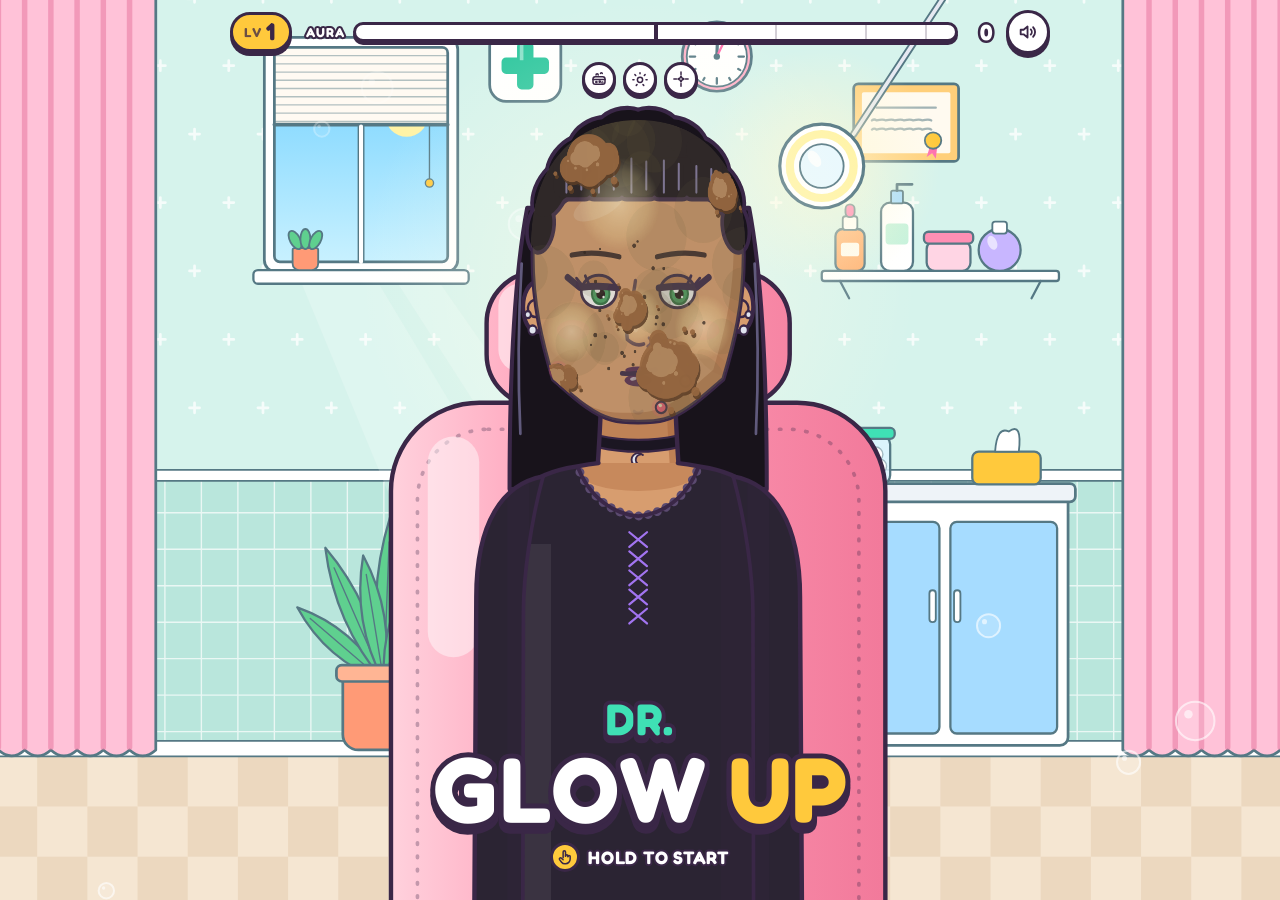
==== index.html @ 718efcc6 "Dr. Glow Up: skin clinic game Canvas 2D hyper-casual game with 5 levels, 10 characters plus regular " ====
<!doctype html>
<html lang="en">
<head>
  <meta charset="utf-8">
  <meta name="viewport" content="width=device-width, initial-scale=1, viewport-fit=cover, user-scalable=no">
  <meta name="theme-color" content="#d6f3ec">
  <title>Dr. Glow Up</title>
  <link rel="preconnect" href="https://fonts.googleapis.com">
  <link rel="preconnect" href="https://fonts.gstatic.com" crossorigin>
  <link rel="stylesheet" href="https://fonts.googleapis.com/css2?family=Fredoka:wght@500;600;700&display=swap">
  <link rel="stylesheet" href="css/style.css">
  <!-- YouTube Playables: when deploying to Playables, load the SDK first:
       <script src="https://www.youtube.com/game_api/v1"></script>
       The game runs without it (js/playables.js no-ops). -->
</head>
<body>
  <canvas id="stage" aria-label="Dr. Glow Up skin clinic"></canvas>
  <div id="ui"></div>
  <script type="module" src="js/main.js"></script>
</body>
</html>
---- css/style.css ----
/* Dr. Glow Up: bright, bouncy kid-game UI over a Canvas 2D skin-clinic stage. */
:root {
  --ink: #3a2747;
  --paper: #ffffff;
  --gold: #ffc93c;
  --gold-deep: #f39a12;
  --pink: #ff6fae;
  --mint: #3fe0b5;
  --sky: #45c8ff;
  --coral: #ff7d9a;
  --muted: #7a6a8c;
  --pop: cubic-bezier(.34, 1.7, .5, 1);
  --soft: cubic-bezier(.2, .8, .2, 1);
  --font: 'Fredoka', ui-rounded, 'Arial Rounded MT Bold', system-ui, sans-serif;
  --safe-t: max(10px, env(safe-area-inset-top));
  --safe-b: max(10px, env(safe-area-inset-bottom));
  --burst: polygon(50.0% 0.0%, 58.4% 7.8%, 69.1% 3.8%, 73.9% 14.2%, 85.4% 14.6%, 85.8% 26.1%, 96.2% 30.9%, 92.2% 41.6%, 100.0% 50.0%, 92.2% 58.4%, 96.2% 69.1%, 85.8% 73.9%, 85.4% 85.4%, 73.9% 85.8%, 69.1% 96.2%, 58.4% 92.2%, 50.0% 100.0%, 41.6% 92.2%, 30.9% 96.2%, 26.1% 85.8%, 14.6% 85.4%, 14.2% 73.9%, 3.8% 69.1%, 7.8% 58.4%, 0.0% 50.0%, 7.8% 41.6%, 3.8% 30.9%, 14.2% 26.1%, 14.6% 14.6%, 26.1% 14.2%, 30.9% 3.8%, 41.6% 7.8%);
  --burst-sharp: polygon(50.0% 0.0%, 60.4% 11.4%, 75.0% 6.7%, 78.3% 21.7%, 93.3% 25.0%, 88.6% 39.6%, 100.0% 50.0%, 88.6% 60.4%, 93.3% 75.0%, 78.3% 78.3%, 75.0% 93.3%, 60.4% 88.6%, 50.0% 100.0%, 39.6% 88.6%, 25.0% 93.3%, 21.7% 78.3%, 6.7% 75.0%, 11.4% 60.4%, 0.0% 50.0%, 11.4% 39.6%, 6.7% 25.0%, 21.7% 21.7%, 25.0% 6.7%, 39.6% 11.4%);
}
* { box-sizing: border-box; }
[hidden] { display: none !important; }
html, body {
  margin: 0; height: 100%; overflow: hidden; background: #d6f3ec; color: var(--ink);
  font-family: var(--font); font-weight: 600;
  -webkit-font-smoothing: antialiased; -webkit-tap-highlight-color: transparent;
  touch-action: none; user-select: none; -webkit-user-select: none; overscroll-behavior: none;
}
#stage { position: fixed; inset: 0; width: 100%; height: 100%; display: block; }
#ui { position: fixed; inset: 0; pointer-events: none; overflow: hidden; overflow: clip; }
#ui [data-ui] { pointer-events: auto; }
.ico { width: 22px; height: 22px; display: block; }
button { font: inherit; color: inherit; }

/* ---------- top HUD ---------- */
.hud-top {
  position: absolute; top: var(--safe-t); left: 12px; right: 12px;
  display: flex; flex-direction: column; align-items: center; gap: 8px;
}
.bar {
  width: 100%; max-width: 820px;
  display: grid; grid-template-columns: auto 1fr auto; grid-template-areas: 'lvls aura mute';
  align-items: center; gap: 14px;
}
.lvls {
  grid-area: lvls; justify-self: start; display: flex; align-items: center; gap: 5px;
  height: 40px; padding: 0 14px 0 11px; border-radius: 22px;
  background: var(--gold); border: 3px solid var(--ink); box-shadow: 0 4px 0 var(--ink);
  font-weight: 700; line-height: 1; color: var(--ink);
}
.lv-k { font-size: 13px; letter-spacing: .04em; opacity: .75; }
.lv-n { font-size: 24px; font-weight: 700; }
.lvls.pop { animation: lvpop .45s var(--pop); }
@keyframes lvpop { 0% { transform: scale(.6); } 60% { transform: scale(1.15); } 100% { transform: scale(1); } }
.mute {
  grid-area: mute; width: 44px; height: 44px; border-radius: 50%;
  background: var(--paper); border: 3px solid var(--ink); box-shadow: 0 4px 0 var(--ink);
  display: grid; place-items: center; cursor: pointer; padding: 0;
  transition: transform .15s var(--soft), box-shadow .15s var(--soft);
}
.mute:active { transform: translateY(3px); box-shadow: 0 1px 0 var(--ink); }
.mute:focus-visible { outline: 3px solid var(--gold); outline-offset: 2px; }
.aura { grid-area: aura; display: flex; align-items: center; gap: 8px; min-width: 0; }
.aura-lbl {
  font-weight: 700; font-size: 13px; letter-spacing: .08em; color: #fff;
  -webkit-text-stroke: 4px var(--ink); paint-order: stroke fill;
}
.aura-track {
  position: relative; flex: 1; min-width: 60px; height: 20px; border-radius: 999px;
  background: var(--paper); border: 3px solid var(--ink); box-shadow: 0 3px 0 var(--ink); overflow: hidden;
}
.aura-fill {
  position: absolute; inset: 0; transform-origin: left center; transform: scaleX(0);
  background: linear-gradient(90deg, var(--pink), var(--gold) 55%, var(--mint));
  transition: transform .7s var(--pop);
}
.aura-fill::after {
  content: ''; position: absolute; left: 6px; right: 6px; top: 3px; height: 4px; border-radius: 4px;
  background: rgba(255, 255, 255, .6);
}
.aura-track i { position: absolute; top: 0; bottom: 0; width: 2px; background: rgba(58, 39, 71, .22); }
.aura-track i.pass { width: 4px; margin-left: -1px; background: var(--ink); }
.aura-num {
  font-weight: 700; font-size: 22px; min-width: 2.2ch; text-align: right; color: #fff;
  -webkit-text-stroke: 5px var(--ink); paint-order: stroke fill;
}
.aura.bump .aura-num { animation: bump .5s var(--pop); }
@keyframes bump { 0% { transform: scale(1); } 35% { transform: scale(1.45); } 100% { transform: scale(1); } }

.steps { list-style: none; margin: 0; padding: 0; display: flex; gap: 7px; }
.steps li {
  width: 34px; height: 34px; border-radius: 50%; display: grid; place-items: center;
  background: var(--paper); border: 3px solid var(--ink); box-shadow: 0 3px 0 var(--ink); color: var(--ink);
  transition: transform .3s var(--pop), background .2s;
}
.steps li .ico { width: 18px; height: 18px; }
.steps li.now { background: var(--gold); transform: translateY(-2px) scale(1.18); animation: hop 1.1s ease-in-out infinite; }
.steps li.ok { background: var(--mint); }
.steps li.bad { background: var(--coral); }
.steps li.ok.now, .steps li.bad.now { animation: none; }
@keyframes hop { 0%, 100% { transform: translateY(-2px) scale(1.18); } 50% { transform: translateY(-6px) scale(1.18); } }
#ui.final .steps { opacity: 0; transition: opacity .3s; }

/* ---------- title card ---------- */
.title-card {
  position: absolute; left: 0; right: 0; bottom: calc(var(--safe-b) + 18px);
  display: flex; flex-direction: column; align-items: center; gap: 10px; text-align: center;
  opacity: 0; transform: translateY(30px); transition: opacity .35s, transform .5s var(--pop);
}
.title-card.on { opacity: 1; transform: none; }
.tc-logo { margin: 0; font-weight: 700; font-size: clamp(44px, 11vw, 92px); line-height: .95; letter-spacing: .01em; }
.tc-logo span span {
  display: inline-block; color: #fff; -webkit-text-stroke: 10px var(--ink); paint-order: stroke fill;
  filter: drop-shadow(0 6px 0 var(--ink));
  animation: wave 1.6s ease-in-out infinite; animation-delay: calc(var(--i) * .08s);
}
.tc-logo .w0 { display: block; font-size: .48em; margin-bottom: .1em; }
.tc-logo .w0 span { color: var(--mint); -webkit-text-stroke-width: 8px; filter: drop-shadow(0 4px 0 var(--ink)); }
.tc-logo .w2 { margin-left: .24em; }
.tc-logo .w2 span { color: var(--gold); }
@keyframes wave { 0%, 100% { transform: translateY(0) rotate(0); } 30% { transform: translateY(-10px) rotate(-3deg); } 60% { transform: translateY(0) rotate(2deg); } }
.tc-go {
  display: flex; align-items: center; gap: 8px; font-weight: 700; font-size: 18px; letter-spacing: .04em; color: #fff;
  -webkit-text-stroke: 4px var(--ink); paint-order: stroke fill;
}
.tc-go .ico { width: 30px; height: 30px; color: var(--ink); background: var(--gold); border-radius: 50%; padding: 3px; border: 3px solid var(--ink); animation: press 1.2s ease-in-out infinite; }
@keyframes press { 0%, 100% { transform: translateY(0) scale(1); } 40% { transform: translateY(3px) scale(.88); } }

/* ---------- level splash ---------- */
.splash { position: absolute; left: 50%; top: 34%; transform: translate(-50%, -50%); opacity: 0; pointer-events: none; }
.sp-in {
  display: flex; flex-direction: column; align-items: center; line-height: .9;
  padding: 14px 30px 10px; background: var(--paper); border: 4px solid var(--ink); border-radius: 28px; box-shadow: 0 7px 0 var(--ink);
}
.sp-k { font-weight: 700; font-size: 18px; letter-spacing: .14em; color: var(--muted); }
.sp-n { font-weight: 700; font-size: 76px; color: var(--gold); -webkit-text-stroke: 10px var(--ink); paint-order: stroke fill; }
.splash.on { animation: slam 1.5s var(--soft) forwards; }

/* ---------- hold prompt ---------- */
.dock { position: absolute; left: 0; right: 0; bottom: var(--safe-b); display: flex; justify-content: center; padding: 0 12px; }
.card {
  width: 100%; max-width: 420px;
  transform: translateY(calc(100% + 30px)); transition: transform .45s var(--pop);
}
.card.in { transform: none; }
.card.in.holding { transform: translateY(3px); }
#ui.final .card { transform: translateY(calc(100% + 30px)); }
.prompt {
  background: var(--paper); border: 3px solid var(--ink); border-radius: 22px; padding: 9px 14px 13px;
  box-shadow: 0 6px 0 var(--ink);
  opacity: .5; transform: scale(.97); transition: opacity .2s, transform .3s var(--pop), background .2s, box-shadow .15s;
}
.prompt.in { opacity: 1; transform: none; }
.prompt.holding { background: #fff4d1; box-shadow: 0 3px 0 var(--ink); }
.prompt.in-zone { background: #d9fff2; }
.pr-row { display: flex; align-items: center; justify-content: center; gap: 10px; min-height: 34px; }
.pr-ico {
  flex: none; width: 36px; height: 36px; border-radius: 50%; display: grid; place-items: center;
  background: var(--gold); border: 3px solid var(--ink);
}
.pr-ico .ico { width: 21px; height: 21px; }
.pr-text { font-size: 22px; font-weight: 700; letter-spacing: .03em; white-space: nowrap; }
.prompt.in-zone .pr-text { color: #12a37c; animation: wiggle .3s ease-in-out infinite; }
@keyframes wiggle { 0%, 100% { transform: rotate(0); } 25% { transform: rotate(-2deg); } 75% { transform: rotate(2deg); } }
.pr-ghost { display: none; }
.prompt.ghost .pr-ghost { display: block; }
.pr-ghost .ico { width: 28px; height: 28px; animation: press 1s ease-in-out infinite; }
.meter {
  position: relative; height: 16px; margin-top: 9px; border-radius: 999px;
  background: #eef6fb; border: 3px solid var(--ink);
}
.mt-fill {
  position: absolute; inset: 0; border-radius: inherit; transform-origin: left center; transform: scaleX(0);
  background: linear-gradient(180deg, #ffe27a, var(--gold) 55%, var(--gold-deep));
}
.mt-zone {
  position: absolute; top: -6px; bottom: -6px; border-radius: 6px;
  background: rgba(63, 224, 181, .55); border: 2px solid var(--ink); z-index: 1;
}
.mt-star { position: absolute; top: 50%; width: 30px; height: 30px; transform: translate(-50%, -50%); z-index: 2; transition: transform .2s var(--pop); }
.mt-star .star { width: 100%; height: 100%; display: block; }
.prompt.in-zone .mt-star { transform: translate(-50%, -50%) scale(1.35) rotate(18deg); }
.prompt.in-zone .mt-zone { background: rgba(63, 224, 181, .95); }

/* ---------- toast ---------- */
.toast {
  position: absolute; left: 50%; top: 40%; transform: translate(-50%, -50%) scale(.6); opacity: 0;
  background: var(--ink); color: #fff; font-weight: 700; font-size: 17px; letter-spacing: .04em;
  padding: 9px 18px 8px; border-radius: 999px; white-space: nowrap;
}
.toast.on { animation: toast 1.4s var(--soft) forwards; }
@keyframes toast {
  0% { opacity: 0; transform: translate(-50%, -50%) scale(.6); }
  15% { opacity: 1; transform: translate(-50%, -50%) scale(1.08); }
  25%, 80% { opacity: 1; transform: translate(-50%, -50%) scale(1); }
  100% { opacity: 0; transform: translate(-50%, -70%) scale(1); }
}

/* ---------- verdict sticker ---------- */
.stamp { position: absolute; left: 50%; top: 27%; transform: translate(-50%, -50%); opacity: 0; }
.st-in { position: relative; display: flex; flex-direction: column; align-items: center; gap: 4px; text-align: center; }
.st-burst {
  position: absolute; left: 50%; top: 42%; width: 230px; height: 230px; transform: translate(-50%, -50%);
  clip-path: var(--burst-sharp); background: rgba(255, 255, 255, .55); z-index: -1;
  animation: spin 6s linear infinite;
}
@keyframes spin { from { transform: translate(-50%, -50%) rotate(0); } to { transform: translate(-50%, -50%) rotate(360deg); } }
.st-verdict {
  font-weight: 700; font-size: clamp(38px, 10vw, 58px); line-height: 1; white-space: nowrap;
  color: var(--gold); -webkit-text-stroke: 9px var(--ink); paint-order: stroke fill; filter: drop-shadow(0 5px 0 var(--ink));
}
.stamp.good .st-verdict { color: var(--mint); }
.stamp.fail .st-verdict { color: var(--coral); }
.stamp.fail .st-burst { background: rgba(255, 255, 255, .35); }
.st-score { font-weight: 700; font-size: 26px; color: #fff; -webkit-text-stroke: 6px var(--ink); paint-order: stroke fill; }
.stamp.on { animation: slam 1.4s var(--soft) forwards; }
@keyframes slam {
  0% { opacity: 0; transform: translate(-50%, -50%) scale(2.2) rotate(-8deg); }
  14% { opacity: 1; transform: translate(-50%, -50%) scale(.92) rotate(3deg); }
  24% { transform: translate(-50%, -50%) scale(1.04) rotate(-1deg); }
  32%, 80% { opacity: 1; transform: translate(-50%, -50%) scale(1) rotate(0); }
  100% { opacity: 0; transform: translate(-50%, -62%) scale(.9) rotate(0); }
}

/* ---------- before / after ---------- */
.ba { position: absolute; height: 48px; opacity: 0; pointer-events: none; transition: opacity .4s .9s; }
.ba.in { opacity: 1; }
.ba.in .ba-range { pointer-events: auto; }
.ba-range {
  -webkit-appearance: none; appearance: none; position: absolute; inset: 0; width: 100%; height: 48px;
  margin: 0; background: transparent; cursor: ew-resize; pointer-events: none; touch-action: pan-y;
}
.ba-range:focus-visible { outline: none; }
.ba-range::-webkit-slider-runnable-track { height: 48px; background: transparent; }
.ba-range::-moz-range-track { height: 48px; background: transparent; }
.ba-range::-webkit-slider-thumb {
  -webkit-appearance: none; width: 48px; height: 48px; border-radius: 50%;
  background: var(--paper) url("data:image/svg+xml,%3Csvg xmlns='http://www.w3.org/2000/svg' viewBox='0 0 24 24' fill='none' stroke='%233a2747' stroke-width='2.4' stroke-linecap='round' stroke-linejoin='round'%3E%3Cpath d='M9 7l-5 5 5 5M15 7l5 5-5 5'/%3E%3C/svg%3E") center / 26px no-repeat;
  border: 4px solid var(--ink); box-shadow: 0 4px 0 var(--ink);
}
.ba-range::-moz-range-thumb {
  width: 40px; height: 40px; border-radius: 50%;
  background: var(--paper) url("data:image/svg+xml,%3Csvg xmlns='http://www.w3.org/2000/svg' viewBox='0 0 24 24' fill='none' stroke='%233a2747' stroke-width='2.4' stroke-linecap='round' stroke-linejoin='round'%3E%3Cpath d='M9 7l-5 5 5 5M15 7l5 5-5 5'/%3E%3C/svg%3E") center / 24px no-repeat;
  border: 4px solid var(--ink);
}
.ba-range:focus-visible::-webkit-slider-thumb { background-color: #fff4d1; }

/* ---------- results ---------- */
.results {
  position: absolute; left: 12px; right: 12px; bottom: var(--safe-b);
  max-height: calc(100% - 150px); overflow: auto; overscroll-behavior: contain;
  background: var(--paper); border: 3px solid var(--ink); border-radius: 26px; box-shadow: 0 6px 0 var(--ink);
  padding: 14px 16px 14px;
  display: flex; flex-direction: column; align-items: center; text-align: center; gap: 6px;
  transform: translateY(calc(100% + 40px)); opacity: 0; transition: transform .6s var(--pop) .25s, opacity .2s .25s;
  touch-action: pan-y;
}
.results.in { transform: none; opacity: 1; }
.rs-badge { position: relative; width: 168px; height: 78px; flex: none; display: grid; place-items: center; }
.rs-badge::before, .rs-badge::after {
  content: ''; position: absolute; left: 50%; top: 50%; transform: translate(-50%, -50%);
  clip-path: var(--burst);
}
.rs-badge::before { width: 168px; height: 78px; background: var(--ink); border-radius: 0; }
.rs-badge::after { width: 156px; height: 68px; background: var(--rk, var(--gold)); }
.results.in .rs-badge { animation: badge .8s var(--pop) .45s both; }
@keyframes badge { from { transform: scale(0) rotate(-20deg); } to { transform: scale(1) rotate(0); } }
.rs-badge[data-rank='NPC'] { --rk: #cbbfe0; }
.rs-badge[data-rank='NORMIE'] { --rk: var(--mint); }
.rs-badge[data-rank='CHADLITE'] { --rk: var(--sky); }
.rs-badge[data-rank='MOGGER'] { --rk: var(--pink); }
.rs-badge[data-rank='LEGENDARY'] { --rk: linear-gradient(90deg, var(--gold), var(--pink), var(--sky), var(--mint)); }
.rs-rank {
  position: relative; z-index: 1; font-weight: 700; font-size: 24px; letter-spacing: .02em; color: #fff;
  -webkit-text-stroke: 6px var(--ink); paint-order: stroke fill;
}
.rs-aura { display: flex; align-items: center; gap: 10px; }
.rs-aura b { font-weight: 700; font-size: 48px; line-height: 1; color: var(--gold); -webkit-text-stroke: 7px var(--ink); paint-order: stroke fill; }
.rs-best { display: inline-flex; align-items: center; gap: 4px; font-weight: 700; font-size: 15px; padding: 3px 10px 3px 7px; border-radius: 999px; background: #efe9f5; }
.rs-best .ico { width: 17px; height: 17px; }
.rs-best.new { background: var(--pink); color: #fff; animation: bump .6s var(--pop) 1s both; }
.rs-near {
  display: inline-flex; align-items: center; gap: 5px; font-weight: 700; font-size: 14px; letter-spacing: .03em;
  color: #fff; background: #d9466d; border-radius: 999px; padding: 3px 12px 3px 8px;
}
.rs-near .ico { width: 16px; height: 16px; }
.rs-bars { list-style: none; margin: 4px 0 6px; padding: 0; width: 100%; display: flex; flex-direction: column; gap: 5px; }
.rs-bars li {
  display: grid; grid-template-columns: 30px minmax(0, 1fr) 30px; align-items: center; gap: 10px;
  padding: 3px 8px; border-radius: 12px; font-size: 15px; text-align: left;
}
.rs-bars li.worst { background: #ffe3ea; outline: 2px dashed #d9466d; outline-offset: -2px; }
.rs-bars li.worst .rb-ico { animation: hop 1.1s ease-in-out infinite; }
.rb-ico { width: 30px; height: 30px; border-radius: 50%; display: grid; place-items: center; background: #fff4d1; border: 2px solid var(--ink); }
.rb-ico .ico { width: 18px; height: 18px; }
.rb-bar { height: 13px; border-radius: 999px; background: #efe9f5; border: 2px solid var(--ink); overflow: hidden; }
.rb-bar i { display: block; height: 100%; border-radius: inherit; background: linear-gradient(90deg, var(--pink), var(--gold)); transform-origin: left; transform: scaleX(0); }
.results.in .rb-bar i { animation: grow .7s var(--pop) both; }
@keyframes grow { from { transform: scaleX(0); } to { transform: scaleX(var(--s)); } }
.rs-bars li.worst .rb-bar i { background: var(--coral); }
.rb-sc { font-weight: 700; text-align: right; }
.rs-btns { display: flex; align-items: center; justify-content: center; gap: 14px; margin-top: 6px; }
.rs-btns button {
  display: grid; place-items: center; cursor: pointer; padding: 0;
  border: 3px solid var(--ink); border-radius: 999px; box-shadow: 0 6px 0 var(--ink);
  transition: transform .12s var(--soft), box-shadow .12s var(--soft), background .2s;
}
.rs-btns button:hover:not(:disabled) { transform: translateY(-2px); box-shadow: 0 8px 0 var(--ink); }
.rs-btns button:active:not(:disabled) { transform: translateY(4px); box-shadow: 0 2px 0 var(--ink); }
.rs-btns button:focus-visible { outline: 3px solid var(--sky); outline-offset: 3px; }
.again { width: 58px; height: 58px; background: var(--paper); }
.again .ico { width: 26px; height: 26px; }
.next { width: 104px; height: 64px; background: var(--gold); }
.next .ico { width: 34px; height: 34px; }
.next:disabled { width: 58px; height: 58px; background: #e3dcec; color: #8e7fa1; cursor: default; box-shadow: 0 4px 0 var(--ink); }
.next:disabled .ico { width: 24px; height: 24px; }
.results:not(.passed) .again { width: 104px; height: 64px; background: var(--gold); }
.results:not(.passed) .again .ico { width: 32px; height: 32px; }
.results.passed.in .next:not(:disabled) { animation: nudge 1.4s ease-in-out 1.6s infinite; }
@keyframes nudge { 0%, 100% { transform: translateX(0); } 50% { transform: translateX(5px); } }

/* ---------- narrow screens ---------- */
@media (max-width: 639px) {
  .bar { grid-template-columns: 1fr auto; grid-template-areas: 'lvls mute' 'aura aura'; gap: 6px 10px; }
  .mute { width: 40px; height: 40px; }
  .steps li { width: 30px; height: 30px; }
  .steps { gap: 6px; }
  .steps li .ico { width: 16px; height: 16px; }
  .results { gap: 4px; }
}
@media (max-width: 380px) {
  .pr-text { font-size: 19px; }
}
@media (max-height: 560px) {
  .steps { display: none; }
}

/* ---------- wide screens: results card on the right ---------- */
@media (min-width: 760px) and (min-aspect-ratio: 21/20) {
  .results {
    left: auto; right: 24px; top: 50%; bottom: auto; width: 380px; max-height: calc(100% - 110px);
    transform: translate(calc(100% + 60px), -50%); padding: 18px 20px 16px;
  }
  .results.in { transform: translate(0, -50%); }
}

@media (prefers-reduced-motion: reduce) {
  *, *::before, *::after { animation-duration: .01ms !important; animation-iteration-count: 1 !important; transition-duration: .01ms !important; }
}

/* compact results on small phones so the patient keeps room above the card */
@media (max-width: 639px) {
  .results { padding: 10px 12px 12px; gap: 4px; max-height: calc(100% - 130px); }
  .rs-badge { width: 140px; height: 62px; }
  .rs-badge::before { width: 140px; height: 62px; }
  .rs-badge::after { width: 129px; height: 53px; }
  .rs-rank { font-size: 20px; }
  .rs-aura b { font-size: 38px; }
  .rs-bars { gap: 3px; margin: 2px 0 4px; }
  .rs-bars li { padding: 1px 8px; grid-template-columns: 26px minmax(0, 1fr) 28px; }
  .rb-ico { width: 26px; height: 26px; }
  .rb-ico .ico { width: 16px; height: 16px; }
  .rb-bar { height: 11px; }
  .next, .results:not(.passed) .again { width: 92px; height: 56px; }
  .again, .next:disabled { width: 52px; height: 52px; }
}
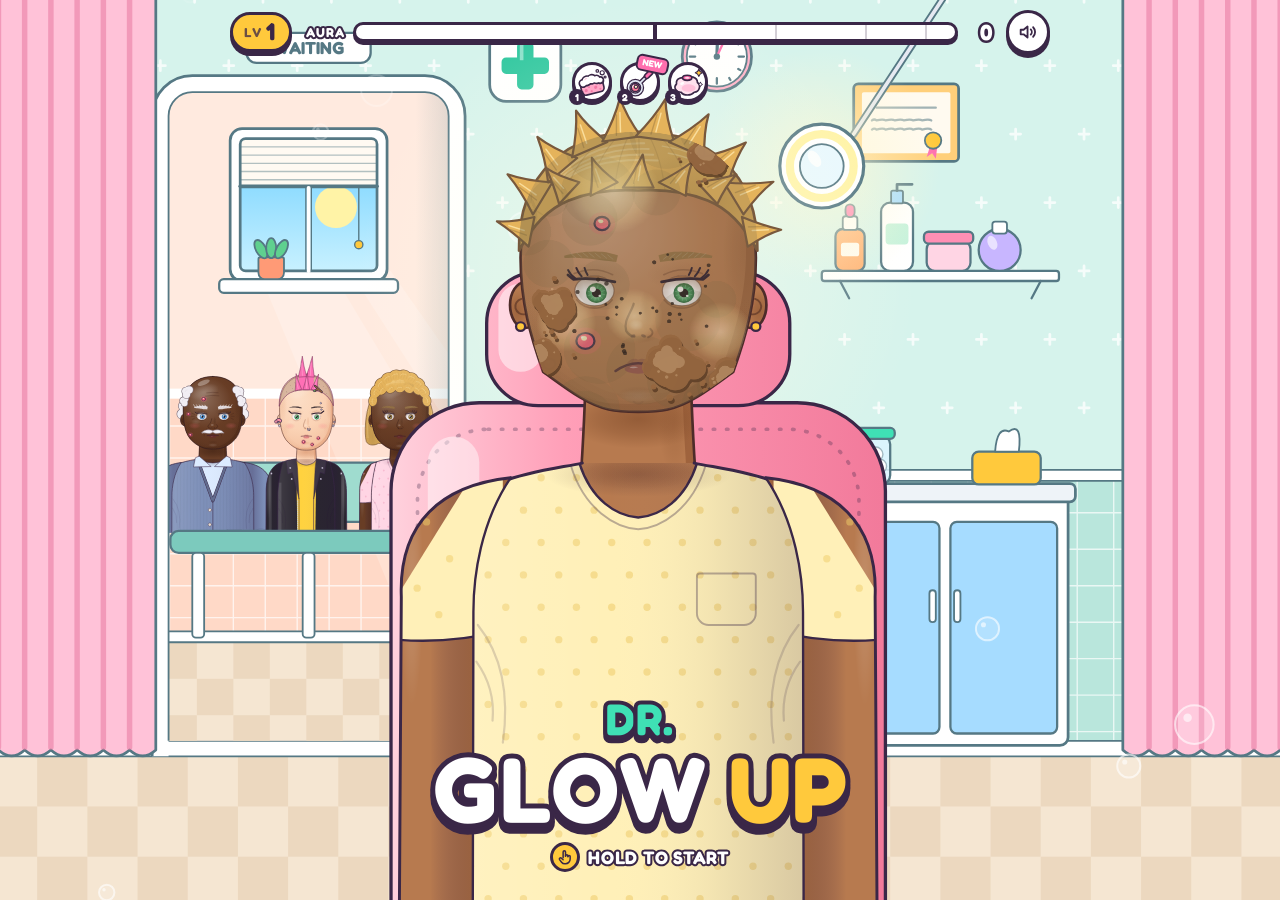
==== commit 111bca9a: "Host on doctorglowup.site with an anonymous cloud save A Cloudflare Worker serves the game at doctor" ====
--- a/index.html
+++ b/index.html
@@ -5,6 +5,14 @@
   <meta name="viewport" content="width=device-width, initial-scale=1, viewport-fit=cover, user-scalable=no">
   <meta name="theme-color" content="#d6f3ec">
   <title>Dr. Glow Up</title>
+  <script>
+    // the game moved to doctorglowup.site: the old GitHub Pages address forwards there and
+    // carries this browser's progress along (storage belongs to each address)
+    if (/\.github\.io$/.test(location.hostname)) {
+      var carried = ''; try { carried = localStorage.getItem('marblemaxx.progress.v2') || ''; } catch (e) {}
+      location.replace('https://doctorglowup.site/' + (carried ? '#carry=' + encodeURIComponent(carried) : ''));
+    }
+  </script>
   <link rel="preconnect" href="https://fonts.googleapis.com">
   <link rel="preconnect" href="https://fonts.gstatic.com" crossorigin>
   <link rel="stylesheet" href="https://fonts.googleapis.com/css2?family=Fredoka:wght@500;600;700&display=swap">
--- a/css/style.css
+++ b/css/style.css
@@ -28,6 +28,10 @@
 #stage { position: fixed; inset: 0; width: 100%; height: 100%; display: block; }
 #ui { position: fixed; inset: 0; pointer-events: none; overflow: hidden; overflow: clip; }
 #ui [data-ui] { pointer-events: auto; }
+/* hidden controls must never catch a touch meant for the patient */
+#ui .ba:not(.in) [data-ui], #ui .results:not(.in), #ui .results:not(.in) [data-ui],
+#ui .tray:not(.on) [data-ui], #ui .kit:not(.on), #ui .kit.open, #ui.final .kit,
+#ui .unlock:not(.on) [data-ui], #ui .card:not(.style) .styler [data-ui] { pointer-events: none; }
 .ico { width: 22px; height: 22px; display: block; }
 button { font: inherit; color: inherit; }
 
@@ -78,7 +82,7 @@
   background: rgba(255, 255, 255, .6);
 }
 .aura-track i { position: absolute; top: 0; bottom: 0; width: 2px; background: rgba(58, 39, 71, .22); }
-.aura-track i.pass { width: 4px; margin-left: -1px; background: var(--ink); }
+.aura-track i.pass { width: 4px; margin-left: -2px; background: var(--ink); transition: left .5s var(--soft); }
 .aura-num {
   font-weight: 700; font-size: 22px; min-width: 2.2ch; text-align: right; color: #fff;
   -webkit-text-stroke: 5px var(--ink); paint-order: stroke fill;
@@ -97,7 +101,27 @@
 .steps li.ok { background: var(--mint); }
 .steps li.bad { background: var(--coral); }
 .steps li.ok.now, .steps li.bad.now { animation: none; }
+.steps li { position: relative; }
+.steps li.new::after {
+  content: 'NEW'; position: absolute; top: -9px; right: -12px; padding: 1px 4px; border-radius: 6px;
+  font-size: 9px; font-weight: 700; letter-spacing: .04em; line-height: 1.2; color: #fff;
+  background: var(--pink); border: 2px solid var(--ink); transform: rotate(12deg);
+}
 @keyframes hop { 0%, 100% { transform: translateY(-2px) scale(1.18); } 50% { transform: translateY(-6px) scale(1.18); } }
+/* the order: a number on every badge, a marching ring on the one to do next, and a
+   red mark on any done out of order */
+.steps li .sn {
+  position: absolute; left: -6px; bottom: -6px; min-width: 16px; height: 16px; padding: 0 3px; border-radius: 8px;
+  font-style: normal; font-size: 10px; font-weight: 700; line-height: 16px; text-align: center; color: #fff; background: var(--ink);
+}
+.steps li.next:not(.now) { outline: 3px dashed var(--ink); outline-offset: 3px; animation: nextring 1.1s ease-in-out infinite; }
+.steps li.next .sn { background: var(--pink); }
+@keyframes nextring { 0%, 100% { outline-color: var(--ink); } 50% { outline-color: rgba(58, 39, 71, .2); } }
+.steps li.miss::before {
+  content: '!'; position: absolute; right: -6px; bottom: -6px; width: 17px; height: 17px; border-radius: 50%;
+  font-size: 11px; font-weight: 700; line-height: 13px; text-align: center; color: #fff;
+  background: #d9466d; border: 2px solid var(--ink);
+}
 #ui.final .steps { opacity: 0; transition: opacity .3s; }
 
 /* ---------- title card ---------- */
@@ -134,11 +158,32 @@
 .sp-k { font-weight: 700; font-size: 18px; letter-spacing: .14em; color: var(--muted); }
 .sp-n { font-weight: 700; font-size: 76px; color: var(--gold); -webkit-text-stroke: 10px var(--ink); paint-order: stroke fill; }
 .splash.on { animation: slam 1.5s var(--soft) forwards; }
+.splash.long.on { animation-duration: 2.3s; }
+.sp-ch { font-weight: 700; font-size: 15px; letter-spacing: .12em; color: #fff; background: var(--sky); border: 3px solid var(--ink); border-radius: 999px; padding: 4px 12px 3px; margin-bottom: 8px; line-height: 1; }
+.splash.boss .sp-k { color: #d9466d; }
+.splash.boss .sp-in { background: #fff4d1; }
+.sp-new { display: flex; justify-content: center; gap: 8px; margin-top: 10px; }
+.sp-nw, .rs-nw {
+  display: inline-flex; align-items: center; gap: 6px; padding: 4px 12px 4px 5px; border-radius: 999px;
+  background: var(--pink); border: 3px solid var(--ink); box-shadow: 0 4px 0 var(--ink); color: #fff;
+}
+.sp-nw b, .rs-nw b { font-weight: 700; font-size: 18px; letter-spacing: .04em; -webkit-text-stroke: 4px var(--ink); paint-order: stroke fill; }
+.sp-ico { width: 36px; height: 36px; border-radius: 50%; display: grid; place-items: center; background: var(--gold); border: 3px solid var(--ink); color: var(--ink); }
+.sp-ico .ico { width: 22px; height: 22px; }
+.splash.on .sp-nw { animation: wiggle 1s ease-in-out .35s 2; }
+@keyframes wiggle { 0%, 100% { transform: rotate(0); } 25% { transform: rotate(-6deg) scale(1.06); } 75% { transform: rotate(6deg) scale(1.06); } }
+.rs-new { display: flex; justify-content: center; gap: 8px; }
+.rs-nw { padding: 3px 5px 3px 12px; box-shadow: 0 3px 0 var(--ink); }
+.rs-nw b { font-size: 15px; }
+.rs-nw .sp-ico { width: 30px; height: 30px; }
+.rs-nw .sp-ico .ico { width: 18px; height: 18px; }
+.results.in .rs-nw { animation: badge .7s var(--pop) .9s both; }
 
 /* ---------- hold prompt ---------- */
 .dock { position: absolute; left: 0; right: 0; bottom: var(--safe-b); display: flex; justify-content: center; padding: 0 12px; }
+.dock-in { position: relative; width: 100%; max-width: 420px; }
 .card {
-  width: 100%; max-width: 420px;
+  width: 100%;
   transform: translateY(calc(100% + 30px)); transition: transform .45s var(--pop);
 }
 .card.in { transform: none; }
@@ -180,6 +225,103 @@
 .mt-star .star { width: 100%; height: 100%; display: block; }
 .prompt.in-zone .mt-star { transform: translate(-50%, -50%) scale(1.35) rotate(18deg); }
 .prompt.in-zone .mt-zone { background: rgba(63, 224, 181, .95); }
+
+/* ---------- tool kit ---------- */
+.kit {
+  position: absolute; right: 4px; bottom: calc(100% + 16px);
+  width: 62px; height: 62px; border-radius: 50%; padding: 0; cursor: pointer;
+  display: grid; place-items: center; color: var(--ink);
+  background: var(--gold); border: 3px solid var(--ink); box-shadow: 0 5px 0 var(--ink);
+  transform: scale(0); opacity: 0;
+  transition: transform .4s var(--pop), opacity .2s, background .2s, color .2s, box-shadow .12s var(--soft);
+}
+.kit .ico { width: 32px; height: 32px; }
+.kit.on { transform: none; opacity: 1; }
+#ui.final .kit, .kit.open { transform: scale(0); opacity: 0; }
+.kit.on:active { transform: translateY(4px); box-shadow: 0 1px 0 var(--ink); }
+.kit:focus-visible { outline: 3px solid var(--sky); outline-offset: 3px; }
+.kit.busy { background: #ece6f3; color: #9a8cad; }
+.kit.call { animation: kitcall 1.3s ease-in-out infinite; }
+@keyframes kitcall {
+  0%, 55%, 100% { transform: scale(1) rotate(0); }
+  12% { transform: scale(1.14) rotate(-9deg); }
+  26% { transform: scale(1.14) rotate(8deg); }
+  40% { transform: scale(1.06) rotate(-3deg); }
+}
+.kit.shake { animation: no .4s ease-in-out; }
+@keyframes no { 0%, 100% { translate: 0; } 20% { translate: -6px; } 40% { translate: 6px; } 60% { translate: -4px; } 80% { translate: 3px; } }
+.kit-n {
+  position: absolute; top: -8px; right: -8px; min-width: 26px; height: 26px; padding: 0 5px; border-radius: 13px;
+  display: grid; place-items: center; font-size: 14px; font-weight: 700; line-height: 1; color: #fff;
+  background: var(--pink); border: 3px solid var(--ink);
+}
+.kit.busy .kit-n { background: #b9acc9; }
+
+.tray { position: absolute; inset: 0; }
+.tray-scrim { position: absolute; inset: 0; background: rgba(58, 39, 71, .2); opacity: 0; transition: opacity .25s; }
+.tray.on .tray-scrim { opacity: 1; }
+.tray-sheet {
+  position: absolute; left: 50%; bottom: var(--safe-b); width: calc(100% - 24px); max-width: 460px;
+  padding: 10px 14px 18px; background: var(--paper);
+  border: 3px solid var(--ink); border-radius: 26px; box-shadow: 0 6px 0 var(--ink);
+  transform: translate(-50%, calc(100% + 40px)); transition: transform .45s var(--pop);
+}
+.tray.on .tray-sheet { transform: translate(-50%, 0); }
+.tray-head { display: flex; align-items: center; gap: 8px; }
+.tray-ico {
+  width: 34px; height: 34px; border-radius: 50%; display: grid; place-items: center;
+  background: var(--gold); border: 3px solid var(--ink);
+}
+.tray-ico .ico { width: 19px; height: 19px; }
+.tray-head b { flex: 1; font-size: 21px; font-weight: 700; letter-spacing: .06em; }
+.tray-x {
+  width: 40px; height: 40px; border-radius: 50%; padding: 0; cursor: pointer; display: grid; place-items: center;
+  background: var(--paper); border: 3px solid var(--ink); box-shadow: 0 3px 0 var(--ink);
+  transition: transform .12s var(--soft), box-shadow .12s var(--soft);
+}
+.tray-x:active { transform: translateY(3px); box-shadow: 0 0 0 var(--ink); }
+.tray-x:focus-visible { outline: 3px solid var(--sky); outline-offset: 2px; }
+.slots {
+  list-style: none; margin: 12px 0 0; padding: 0;
+  display: grid; grid-template-columns: repeat(4, 1fr); gap: 12px 8px; justify-items: center;
+}
+.slot {
+  position: relative; width: 62px; height: 62px; border-radius: 50%; padding: 0; cursor: pointer;
+  display: grid; place-items: center; color: var(--ink);
+  background: var(--paper); border: 3px solid var(--ink); box-shadow: 0 4px 0 var(--ink);
+  transition: transform .12s var(--soft), box-shadow .12s var(--soft);
+}
+.slot .ico { width: 30px; height: 30px; }
+.slot:focus-visible { outline: 3px solid var(--sky); outline-offset: 3px; }
+.slot:active:not(:disabled) { transform: translateY(3px); box-shadow: 0 1px 0 var(--ink); }
+/* what this patient needs */
+.slot.need { background: var(--gold); }
+/* the treatment already under way */
+.slot.now { background: var(--gold); outline: 3px dashed var(--ink); outline-offset: 4px; }
+/* finished on this patient */
+.slot.done { background: var(--mint); transform: translateY(2px); box-shadow: 0 2px 0 var(--ink); }
+.slot.free { background: #ffffff; }
+.slot .ok {
+  position: absolute; top: -7px; right: -7px; width: 26px; height: 26px; border-radius: 50%;
+  display: grid; place-items: center; background: var(--paper); border: 2px solid var(--ink);
+}
+.slot .ok .ico { width: 15px; height: 15px; stroke-width: 3; }
+/* unlocked, but this patient has nothing for it */
+.slot.none { background: #f4f0f8; color: #a597b6; border-color: #b4a8c4; box-shadow: 0 4px 0 #b4a8c4; }
+/* not unlocked yet: an empty space */
+.slot.locked { cursor: default; background: transparent; border: 3px dashed rgba(58, 39, 71, .28); box-shadow: none; }
+.slot .lv { font-size: 11px; font-weight: 700; letter-spacing: .04em; color: rgba(58, 39, 71, .42); }
+.slot.shake { animation: no .4s ease-in-out; }
+.tray.on .slots li { animation: slotin .4s var(--pop) both; animation-delay: calc(var(--i) * 22ms + 80ms); }
+@keyframes slotin { from { transform: scale(.4); opacity: 0; } to { transform: none; opacity: 1; } }
+@media (min-width: 640px) {
+  .tray-sheet { max-width: 520px; }
+  .slots { grid-template-columns: repeat(6, 1fr); }
+}
+@media (max-width: 360px) {
+  .slot { width: 56px; height: 56px; }
+  .slot .ico { width: 27px; height: 27px; }
+}
 
 /* ---------- toast ---------- */
 .toast {
@@ -224,10 +366,9 @@
 /* ---------- before / after ---------- */
 .ba { position: absolute; height: 48px; opacity: 0; pointer-events: none; transition: opacity .4s .9s; }
 .ba.in { opacity: 1; }
-.ba.in .ba-range { pointer-events: auto; }
 .ba-range {
   -webkit-appearance: none; appearance: none; position: absolute; inset: 0; width: 100%; height: 48px;
-  margin: 0; background: transparent; cursor: ew-resize; pointer-events: none; touch-action: pan-y;
+  margin: 0; background: transparent; cursor: ew-resize; touch-action: pan-y;
 }
 .ba-range:focus-visible { outline: none; }
 .ba-range::-webkit-slider-runnable-track { height: 48px; background: transparent; }
@@ -298,6 +439,13 @@
 @keyframes grow { from { transform: scaleX(0); } to { transform: scaleX(var(--s)); } }
 .rs-bars li.worst .rb-bar i { background: var(--coral); }
 .rb-sc { font-weight: 700; text-align: right; }
+.rb-sc .ico { width: 20px; height: 20px; margin-left: auto; color: #12a37c; stroke-width: 3; }
+.rs-bars li.order .rb-ico { background: #d9fff2; }
+.rs-bars li.order .rb-bar i { background: linear-gradient(90deg, var(--mint), #12c493); }
+.rs-bars li.order.miss { background: #ffe3ea; }
+.rs-bars li.order.miss .rb-ico { background: #fff; }
+.rs-bars li.order.miss .rb-bar i { background: var(--coral); }
+.rs-bars li.order.miss .rb-sc { color: #d9466d; }
 .rs-btns { display: flex; align-items: center; justify-content: center; gap: 14px; margin-top: 6px; }
 .rs-btns button {
   display: grid; place-items: center; cursor: pointer; padding: 0;
@@ -363,3 +511,162 @@
   .next, .results:not(.passed) .again { width: 92px; height: 56px; }
   .again, .next:disabled { width: 52px; height: 52px; }
 }
+
+/* ---------- drawn tool art (toolart.js) ----------
+   The treatments are little colour pictures of the tools, so they get more room than
+   the line icons: they fill their round badges instead of sitting small inside them. */
+.ico.art { overflow: visible; }
+.steps { gap: 8px; }
+.steps li { width: 40px; height: 40px; }
+.steps li .art { width: 31px; height: 31px; }
+.pr-ico { width: 40px; height: 40px; }
+.pr-ico .art { width: 33px; height: 33px; }
+.sp-ico .art { width: 31px; height: 31px; }
+.rs-nw .sp-ico .art { width: 26px; height: 26px; }
+.rb-ico .art { width: 26px; height: 26px; }
+.slot .art { width: 48px; height: 48px; }
+.slot.none .art { filter: grayscale(1); opacity: .45; }
+.kit .art { width: 44px; height: 44px; }
+.tray-ico { width: 40px; height: 40px; background: var(--gold); }
+.tray-ico .art { width: 32px; height: 32px; }
+.card.pick .pr-ico { background: var(--gold); }
+@media (max-width: 639px) {
+  .steps { gap: 6px; }
+  .steps li { width: 36px; height: 36px; }
+  .steps li .art { width: 28px; height: 28px; }
+  .rb-ico .art { width: 23px; height: 23px; }
+}
+@media (max-width: 360px) {
+  .steps li { width: 33px; height: 33px; }
+  .steps li .art { width: 26px; height: 26px; }
+  .slot .art { width: 44px; height: 44px; }
+}
+
+/* ---------- style tools: hair colour and piercing ---------- */
+/* the kit's style row, under a little divider */
+.tray-sub { display: flex; align-items: center; gap: 10px; margin: 14px 2px 0; font-size: 13px; font-weight: 700; letter-spacing: .14em; color: var(--muted); }
+.tray-sub::before, .tray-sub::after { content: ''; flex: 1; height: 3px; border-radius: 2px; background: #ece6f3; }
+.slots.styles { grid-template-columns: repeat(4, 1fr); margin-top: 10px; }
+.slot.style { background: #ffd6ea; }
+.slot.style.now { background: #ffd6ea; outline: 3px dashed var(--ink); outline-offset: 4px; }
+.slot .dot {
+  position: absolute; bottom: -5px; right: -5px; width: 22px; height: 22px; border-radius: 50%;
+  background: var(--c); border: 3px solid var(--ink);
+}
+.slot .tag {
+  position: absolute; top: -9px; right: -12px; min-width: 30px; height: 24px; padding: 0 6px; border-radius: 12px;
+  display: grid; place-items: center; font-style: normal; font-size: 13px; font-weight: 700; line-height: 1; color: #fff;
+  background: #d9466d; border: 2px solid var(--ink);
+}
+@media (min-width: 640px) { .slots.styles { grid-template-columns: repeat(6, 1fr); } }
+
+/* the card while a style tool is out: swatches (dye) or the running cost (piercing), and done */
+.styler { display: none; }
+.card.style .styler { display: flex; align-items: center; gap: 8px; margin-top: 10px; }
+.card.style[data-style='pierce'] .meter { display: none; }
+.card.style .pr-ico { background: #ffd6ea; }
+.card.style .meter .mt-fill { background: linear-gradient(90deg, #ff6fb5, #b28cff, #45c8ff); }
+.swatches { flex: 1; min-width: 0; display: flex; align-items: center; justify-content: space-between; gap: 4px; }
+.sw {
+  flex: none; width: 32px; height: 32px; border-radius: 50%; padding: 0; cursor: pointer; display: grid; place-items: center;
+  background: radial-gradient(circle at 34% 30%, var(--hi) 0 20%, var(--c) 23%);
+  border: 3px solid var(--ink); box-shadow: 0 3px 0 var(--ink); color: #fff;
+  transition: transform .15s var(--pop), box-shadow .12s var(--soft);
+}
+.sw .ico { width: 16px; height: 16px; stroke-width: 3; filter: drop-shadow(0 0 1.5px var(--ink)) drop-shadow(0 0 1px var(--ink)); }
+.sw:active { transform: translateY(3px); box-shadow: 0 0 0 var(--ink); }
+.sw.on { transform: translateY(-3px) scale(1.12); outline: 3px dashed var(--ink); outline-offset: 3px; }
+.sw:focus-visible { outline: 3px solid var(--sky); outline-offset: 3px; }
+.sty-cost {
+  flex: 1; display: flex; align-items: center; justify-content: center; height: 40px; border-radius: 999px;
+  font-size: 22px; font-weight: 700; background: #efe9f5; color: var(--muted);
+}
+.sty-cost.neg { background: #ffe3ea; color: #d9466d; }
+.sty-done {
+  flex: none; width: 46px; height: 46px; border-radius: 50%; padding: 0; cursor: pointer; display: grid; place-items: center;
+  background: var(--mint); border: 3px solid var(--ink); box-shadow: 0 4px 0 var(--ink); color: var(--ink);
+  transition: transform .12s var(--soft), box-shadow .12s var(--soft);
+}
+.sty-done .ico { width: 24px; height: 24px; stroke-width: 3; }
+.sty-done:active { transform: translateY(4px); box-shadow: 0 0 0 var(--ink); }
+.sty-done:focus-visible { outline: 3px solid var(--sky); outline-offset: 3px; }
+@media (max-width: 380px) {
+  .sw { width: 28px; height: 28px; }
+  .sw .ico { width: 14px; height: 14px; }
+  .sty-done { width: 42px; height: 42px; }
+}
+
+/* results: one little stud per piercing */
+.rs-bars li.pierce .rb-ico { background: #ffd6ea; }
+.rb-studs { display: flex; flex-wrap: wrap; gap: 4px; align-items: center; min-height: 13px; }
+.rb-studs b { width: 11px; height: 11px; border-radius: 50%; background: #e3e8f4; border: 2px solid var(--ink); }
+
+/* ---------- new tool pop-up ---------- */
+.unlock { position: absolute; inset: 0; z-index: 50; display: grid; place-items: center; padding: 16px; visibility: hidden; transition: visibility 0s .35s; }
+.unlock.on { visibility: visible; transition: none; }
+.ul-scrim { position: absolute; inset: 0; background: rgba(58, 39, 71, .45); opacity: 0; transition: opacity .3s; }
+.unlock.on .ul-scrim { opacity: 1; }
+.ul-card {
+  position: relative; width: min(320px, 100%); padding: 22px 20px 20px; text-align: center;
+  display: flex; flex-direction: column; align-items: center; gap: 6px;
+  background: var(--paper); border: 4px solid var(--ink); border-radius: 30px; box-shadow: 0 8px 0 var(--ink);
+  transform: scale(.4); opacity: 0; transition: transform .45s var(--pop), opacity .2s;
+}
+.unlock.on .ul-card { transform: none; opacity: 1; }
+.ul-x {
+  position: absolute; top: 10px; right: 10px; width: 40px; height: 40px; border-radius: 50%; padding: 0; cursor: pointer;
+  display: grid; place-items: center; background: var(--paper); border: 3px solid var(--ink); box-shadow: 0 3px 0 var(--ink); color: var(--ink);
+}
+.ul-x:active { transform: translateY(3px); box-shadow: 0 0 0 var(--ink); }
+.ul-x:focus-visible, .ul-play:focus-visible { outline: 3px solid var(--sky); outline-offset: 3px; }
+.ul-art { position: relative; width: 150px; height: 150px; display: grid; place-items: center; margin-top: -4px; }
+.ul-rays {
+  position: absolute; inset: 0; clip-path: var(--burst-sharp);
+  background: conic-gradient(from 0deg, var(--gold), #ffe27a, var(--gold), #ffe27a, var(--gold), #ffe27a, var(--gold), #ffe27a, var(--gold));
+  animation: spin2 8s linear infinite;
+}
+@keyframes spin2 { to { transform: rotate(360deg); } }
+.ul-ico {
+  position: relative; width: 108px; height: 108px; border-radius: 50%; display: grid; place-items: center;
+  background: var(--paper); border: 4px solid var(--ink); box-shadow: 0 5px 0 var(--ink);
+}
+.unlock.on .ul-ico { animation: badge .7s var(--pop) .15s both; }
+.ul-ico .art { width: 84px; height: 84px; }
+.unlock.on .ul-ico .art { animation: ulhop 1.4s ease-in-out .9s infinite; }
+@keyframes ulhop { 0%, 100% { transform: none; } 50% { transform: translateY(-5px) rotate(-5deg); } }
+.ul-k {
+  font-size: 34px; font-weight: 700; line-height: 1; color: var(--pink); letter-spacing: .02em;
+  -webkit-text-stroke: 7px var(--ink); paint-order: stroke fill; filter: drop-shadow(0 4px 0 var(--ink));
+}
+.ul-name { font-size: 17px; font-weight: 700; letter-spacing: .08em; color: var(--muted); margin-bottom: 8px; }
+.ul-play {
+  display: inline-flex; align-items: center; justify-content: center; gap: 8px; height: 62px; padding: 0 30px 0 24px; cursor: pointer;
+  font: inherit; font-size: 26px; font-weight: 700; letter-spacing: .06em; color: var(--ink);
+  background: var(--gold); border: 4px solid var(--ink); border-radius: 999px; box-shadow: 0 6px 0 var(--ink);
+  transition: transform .12s var(--soft), box-shadow .12s var(--soft);
+}
+.ul-play .ico { width: 28px; height: 28px; fill: currentColor; }
+.ul-play:active { transform: translateY(5px); box-shadow: 0 1px 0 var(--ink); }
+.unlock.on .ul-play { animation: nudge2 1.6s ease-in-out 1.2s infinite; }
+@keyframes nudge2 { 0%, 100% { transform: scale(1); } 50% { transform: scale(1.06); } }
+
+/* ---------- the patient's say (results) and the hurts row ---------- */
+.rs-say {
+  position: relative; margin: 0 0 8px; max-width: 100%; padding: 7px 16px;
+  font-weight: 700; font-size: 17px; letter-spacing: .02em; line-height: 1.2;
+  background: #fff; color: var(--ink); border: 3px solid var(--ink); border-radius: 18px; box-shadow: 0 3px 0 var(--ink);
+}
+.rs-say::before, .rs-say::after { content: ''; position: absolute; left: 50%; transform: translateX(-50%); border: solid transparent; }
+/* the tail points up at the patient */
+.rs-say::before { top: -16px; border-width: 0 11px 16px; border-bottom-color: var(--ink); }
+.rs-say::after { top: -10px; border-width: 0 7px 11px; border-bottom-color: #fff; }
+.rs-say[data-feel='upset'], .rs-say[data-feel='furious'] { background: #ffe3ea; color: #b8264f; }
+.rs-say[data-feel='upset']::after, .rs-say[data-feel='furious']::after { border-bottom-color: #ffe3ea; }
+.rs-say[data-feel='thrilled'] { background: #fff4d1; }
+.rs-say[data-feel='thrilled']::after { border-bottom-color: #fff4d1; }
+.results.in .rs-say { animation: badge .7s var(--pop) .3s both; }
+.results.in .rs-say[data-feel='furious'] { animation: badge .7s var(--pop) .3s both, shout .5s ease-in-out 1s 3; }
+@keyframes shout { 0%, 100% { translate: 0 0; } 25% { translate: -4px 0; } 75% { translate: 4px 0; } }
+.rs-bars li.hurt .rb-ico { background: #ffd6de; }
+.rb-studs b.skin { background: #ff8fa3; }
+.rb-studs b.eye { width: 15px; height: 15px; background: #e8384f; }
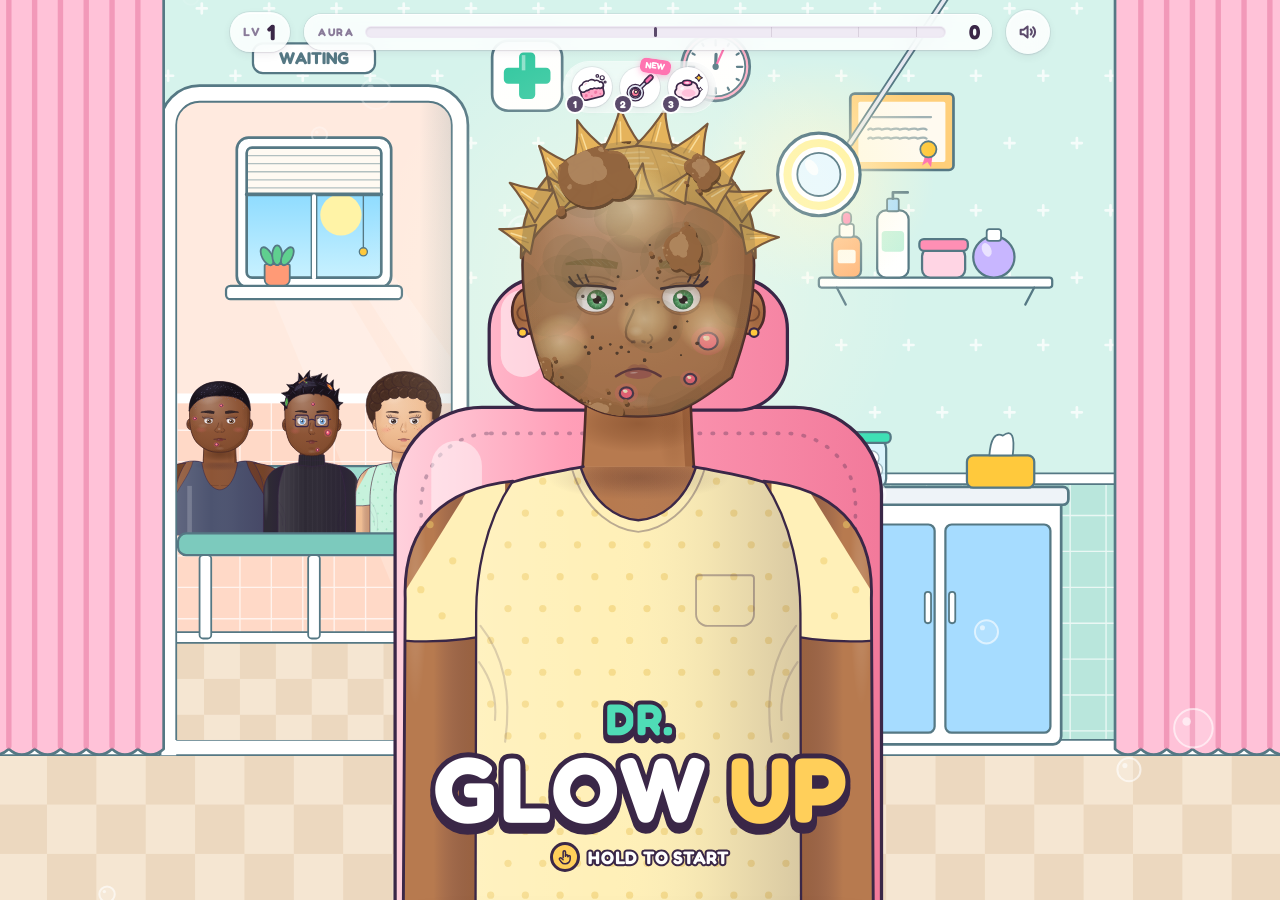
==== commit d907cdca: "Softer, cleaner UI: frosted cards and soft shadows instead of ink outlines The home screen keeps its" ====
--- a/index.html
+++ b/index.html
@@ -17,6 +17,7 @@
   <link rel="preconnect" href="https://fonts.gstatic.com" crossorigin>
   <link rel="stylesheet" href="https://fonts.googleapis.com/css2?family=Fredoka:wght@500;600;700&display=swap">
   <link rel="stylesheet" href="css/style.css">
+  <link rel="stylesheet" href="css/theme.css">
   <!-- YouTube Playables: when deploying to Playables, load the SDK first:
        <script src="https://www.youtube.com/game_api/v1"></script>
        The game runs without it (js/playables.js no-ops). -->
--- a/css/theme.css
+++ b/css/theme.css
@@ -0,0 +1,312 @@
+/* Soft theme: frosted white surfaces with layered, plum-tinted shadows instead of thick
+   ink outlines and hard drop shadows; filled text instead of stroked text; pastel
+   fills with one bright accent per control. Loaded after style.css, same class names. */
+:root {
+  --ink: #3a2747;
+  --ink-2: #5b4a6b;
+  --muted: #8a7c9a;
+  --gold: #ffcf5a;
+  --gold-deep: #f5a524;
+  --pink: #ff74b1;
+  --mint: #4fdcb6;
+  --sky: #5ccbff;
+  --coral: #ff8aa3;
+  --glass: rgba(255, 255, 255, .84);
+  --hair: rgba(58, 39, 71, .07);
+  --sh-1: 0 0 0 1px var(--hair), 0 1px 2px rgba(58, 39, 71, .06), 0 3px 8px rgba(58, 39, 71, .07);
+  --sh-2: 0 0 0 1px var(--hair), 0 2px 4px rgba(58, 39, 71, .05), 0 8px 20px rgba(58, 39, 71, .09), 0 20px 44px rgba(58, 39, 71, .08);
+  --sh-3: 0 0 0 1px var(--hair), 0 4px 8px rgba(58, 39, 71, .06), 0 16px 36px rgba(58, 39, 71, .14), 0 36px 80px rgba(58, 39, 71, .12);
+  --hi: inset 0 1px 0 rgba(255, 255, 255, .9);
+  --out: cubic-bezier(.2, 0, 0, 1);
+  --sticker-glow: 0 2px 10px rgba(58, 39, 71, .18);
+}
+
+/* every surface: a transparent 1px border (forced colours still draw an edge), shadows for depth */
+.lvls, .mute, .aura-track, .steps li, .prompt, .meter, .kit, .kit-n, .tray-sheet, .tray-x, .tray-ico,
+.slot, .slot .ok, .slot .dot, .slot .tag, .sp-in, .sp-ch, .sp-nw, .rs-nw, .sp-ico, .pr-ico, .results,
+.rb-ico, .rb-bar, .rs-btns button, .ul-card, .ul-x, .ul-ico, .ul-play, .rs-say, .sw, .sty-done, .rb-studs b,
+.steps li.new::after, .steps li.miss::before, .mt-zone {
+  border: 1px solid transparent;
+}
+
+/* ---------- top HUD ---------- */
+.lvls {
+  height: 40px; padding: 0 14px 0 12px; gap: 6px;
+  background: var(--glass); -webkit-backdrop-filter: blur(12px) saturate(1.4); backdrop-filter: blur(12px) saturate(1.4);
+  box-shadow: var(--sh-1), var(--hi);
+}
+.lv-k { font-size: 12px; letter-spacing: .1em; color: var(--muted); opacity: 1; }
+.lv-n { font-size: 22px; color: var(--ink); }
+.mute {
+  background: var(--glass); -webkit-backdrop-filter: blur(12px); backdrop-filter: blur(12px);
+  box-shadow: var(--sh-1), var(--hi); color: var(--ink-2);
+  transition-property: scale, box-shadow; transition-duration: .15s; transition-timing-function: ease-out;
+}
+.mute:active { transform: none; scale: .96; box-shadow: var(--sh-1); }
+.mute .ico { stroke-width: 2.25; }
+.mute:focus-visible { outline: 2px solid var(--sky); outline-offset: 3px; }
+
+.aura {
+  gap: 10px; padding: 6px 12px 6px 14px; border-radius: 999px;
+  background: var(--glass); -webkit-backdrop-filter: blur(12px) saturate(1.4); backdrop-filter: blur(12px) saturate(1.4);
+  box-shadow: var(--sh-1), var(--hi);
+}
+.aura-lbl { -webkit-text-stroke: 0; color: var(--muted); font-size: 11px; letter-spacing: .14em; }
+.aura-track { height: 12px; background: #efeaf4; box-shadow: inset 0 1px 2px rgba(58, 39, 71, .12); }
+.aura-fill { background: linear-gradient(90deg, #ff8cc2, #ffcf5a 55%, #5fe3c0); }
+.aura-fill::after { top: 2px; height: 3px; left: 5px; right: 5px; background: rgba(255, 255, 255, .55); }
+.aura-track i { width: 1px; background: rgba(58, 39, 71, .12); }
+.aura-track i.pass { width: 3px; margin-left: -1.5px; border-radius: 2px; background: var(--ink-2); }
+.aura-num { -webkit-text-stroke: 0; color: var(--ink); font-size: 20px; font-variant-numeric: tabular-nums; }
+
+.steps { gap: 8px; padding: 5px 8px; border-radius: 999px; background: rgba(255, 255, 255, .5); -webkit-backdrop-filter: blur(10px); backdrop-filter: blur(10px); box-shadow: 0 0 0 1px rgba(255, 255, 255, .6); }
+.steps li { background: #fff; box-shadow: var(--sh-1); }
+.steps li.now { background: #fff3cc; box-shadow: 0 0 0 2px var(--gold), 0 6px 14px rgba(245, 165, 36, .35); }
+.steps li.ok { background: #d8f8ee; box-shadow: 0 0 0 1.5px rgba(79, 220, 182, .7); }
+.steps li.bad { background: #ffe4ea; box-shadow: 0 0 0 1.5px rgba(255, 138, 163, .8); }
+.steps li.new::after { background: var(--pink); box-shadow: 0 2px 6px rgba(255, 116, 177, .45); transform: rotate(8deg); }
+.steps li .sn { background: var(--ink-2); box-shadow: 0 0 0 2px #fff; }
+.steps li.next:not(.now) { outline: 2px dashed rgba(58, 39, 71, .35); outline-offset: 3px; }
+.steps li.miss::before { box-shadow: 0 0 0 2px #fff; }
+
+/* title card: keeps the original bold, outlined logo from style.css */
+
+/* ---------- level splash ---------- */
+.sp-in {
+  padding: 16px 32px 14px; border-radius: 28px;
+  background: var(--glass); -webkit-backdrop-filter: blur(16px) saturate(1.4); backdrop-filter: blur(16px) saturate(1.4);
+  box-shadow: var(--sh-3), var(--hi);
+}
+.sp-k { font-size: 14px; letter-spacing: .2em; }
+.sp-n {
+  -webkit-text-stroke: 0; font-size: 80px; line-height: .95;
+  background: linear-gradient(180deg, #ffd66b, #ff9a4d); -webkit-background-clip: text; background-clip: text; color: transparent;
+  filter: drop-shadow(0 6px 12px rgba(245, 140, 60, .3));
+}
+.sp-ch { box-shadow: 0 4px 12px rgba(92, 203, 255, .4); font-size: 13px; padding: 5px 12px 4px; }
+.splash.boss .sp-in { background: rgba(255, 247, 222, .9); }
+.sp-nw, .rs-nw { box-shadow: 0 6px 16px rgba(255, 116, 177, .4); }
+.sp-nw b, .rs-nw b { -webkit-text-stroke: 0; color: #fff; }
+.sp-ico { box-shadow: 0 0 0 2px #fff; }
+
+/* ---------- hold prompt ---------- */
+.prompt {
+  border-radius: 24px; padding: 10px 14px 14px;
+  background: var(--glass); -webkit-backdrop-filter: blur(16px) saturate(1.4); backdrop-filter: blur(16px) saturate(1.4);
+  box-shadow: var(--sh-2), var(--hi);
+}
+.prompt.holding { background: rgba(255, 248, 225, .92); box-shadow: var(--sh-1), var(--hi); }
+.prompt.in-zone { background: rgba(225, 252, 242, .94); }
+.pr-ico { background: #fff3cc; box-shadow: inset 0 0 0 1px rgba(245, 165, 36, .25); }
+.pr-text { font-size: 20px; letter-spacing: .04em; color: var(--ink); }
+.prompt.in-zone .pr-text { color: #13a57e; }
+.meter { height: 12px; margin-top: 10px; background: #efeaf4; box-shadow: inset 0 1px 2px rgba(58, 39, 71, .12); }
+.mt-fill { background: linear-gradient(90deg, #ffe08a, #ffbf3c); }
+.mt-zone { top: -4px; bottom: -4px; border-radius: 8px; background: rgba(79, 220, 182, .35); box-shadow: inset 0 0 0 1.5px rgba(31, 180, 140, .55); }
+.prompt.in-zone .mt-zone { background: rgba(79, 220, 182, .7); }
+.mt-star { filter: drop-shadow(0 2px 4px rgba(58, 39, 71, .25)); }
+
+/* ---------- tool kit ---------- */
+.kit {
+  background: linear-gradient(180deg, #ffdb7a, #ffc23d);
+  box-shadow: 0 0 0 1px rgba(245, 165, 36, .3), 0 6px 14px rgba(245, 165, 36, .38), 0 16px 32px rgba(58, 39, 71, .14), inset 0 1px 0 rgba(255, 255, 255, .7);
+}
+.kit.on:active { transform: scale(.96); box-shadow: 0 0 0 1px rgba(245, 165, 36, .3), 0 3px 8px rgba(245, 165, 36, .35), inset 0 1px 0 rgba(255, 255, 255, .7); }
+.kit:focus-visible { outline: 2px solid var(--sky); outline-offset: 4px; }
+.kit.busy { background: #f1edf6; box-shadow: var(--sh-1); }
+.kit-n { top: -4px; right: -4px; background: var(--pink); box-shadow: 0 0 0 2.5px #fff, 0 3px 8px rgba(255, 116, 177, .45); }
+.kit.busy .kit-n { background: #b9acc9; box-shadow: 0 0 0 2.5px #fff; }
+
+.tray-scrim { background: rgba(58, 39, 71, .12); }
+.tray-sheet {
+  border-radius: 30px; padding: 12px 16px 20px; overscroll-behavior: contain;
+  background: rgba(255, 255, 255, .9); -webkit-backdrop-filter: blur(20px) saturate(1.4); backdrop-filter: blur(20px) saturate(1.4);
+  box-shadow: var(--sh-3), var(--hi);
+}
+.tray-ico { background: #fff3cc; box-shadow: inset 0 0 0 1px rgba(245, 165, 36, .25); }
+.tray-head b { font-size: 18px; letter-spacing: .12em; color: var(--ink); }
+.tray-x {
+  width: 36px; height: 36px; background: #f3eff7; box-shadow: none; color: var(--ink-2);
+  transition-property: scale, background-color; transition-duration: .15s; transition-timing-function: ease-out;
+}
+.tray-x .ico { width: 18px; height: 18px; stroke-width: 2.5; }
+.tray-x:active { transform: none; scale: .96; box-shadow: none; }
+.tray-x:focus-visible { outline: 2px solid var(--sky); outline-offset: 2px; }
+.slots { gap: 14px 8px; }
+.slot {
+  background: #fff; box-shadow: var(--sh-1);
+  transition-property: scale, box-shadow, background-color; transition-duration: .15s; transition-timing-function: ease-out;
+}
+.slot:active:not(:disabled) { transform: none; scale: .96; box-shadow: 0 0 0 1px var(--hair); }
+.slot:focus-visible { outline: 2px solid var(--sky); outline-offset: 3px; }
+/* needed: warm and lifted, the gold ring says "this one" */
+.slot.need { background: #fff6d8; box-shadow: 0 0 0 2px var(--gold), 0 6px 14px rgba(245, 165, 36, .28); }
+.slot.now { background: #fff6d8; outline: 2px dashed rgba(58, 39, 71, .4); outline-offset: 4px; box-shadow: 0 0 0 2px var(--gold); }
+.slot.done { background: #dcf9f0; transform: none; box-shadow: 0 0 0 1.5px rgba(79, 220, 182, .75); }
+.slot.free { background: #fff; }
+.slot .ok { top: -4px; right: -4px; background: var(--mint); color: #fff; box-shadow: 0 0 0 2.5px #fff; }
+.slot .ok .ico { width: 14px; height: 14px; }
+.slot.none { background: #f6f3f9; box-shadow: 0 0 0 1px var(--hair); }
+.slot.locked { border: 1.5px dashed rgba(58, 39, 71, .18); box-shadow: none; }
+.slot .lv { color: rgba(58, 39, 71, .38); }
+.tray-sub { letter-spacing: .18em; font-size: 11px; }
+.tray-sub::before, .tray-sub::after { height: 1px; background: rgba(58, 39, 71, .1); }
+.slot.style { background: #ffe6f1; }
+.slot.style.now { background: #ffe6f1; outline: 2px dashed rgba(58, 39, 71, .4); }
+.slot .dot { box-shadow: 0 0 0 2.5px #fff, 0 2px 6px rgba(58, 39, 71, .2); }
+.slot .tag { background: #f0507f; box-shadow: 0 0 0 2px #fff; }
+@media (hover: hover) {
+  .slot:hover:not(:disabled):not(.locked) { box-shadow: var(--sh-2); }
+  .slot.need:hover:not(:disabled) { box-shadow: 0 0 0 2px var(--gold), 0 8px 18px rgba(245, 165, 36, .34); }
+}
+
+/* ---------- toast ---------- */
+.toast {
+  background: rgba(58, 39, 71, .86); -webkit-backdrop-filter: blur(10px); backdrop-filter: blur(10px);
+  font-size: 15px; letter-spacing: .08em; padding: 10px 18px 9px; box-shadow: 0 8px 24px rgba(58, 39, 71, .25);
+}
+
+/* ---------- verdict sticker ---------- */
+.st-in {
+  padding: 12px 26px 10px; border-radius: 26px;
+  background: var(--glass); -webkit-backdrop-filter: blur(16px) saturate(1.4); backdrop-filter: blur(16px) saturate(1.4);
+  box-shadow: var(--sh-3), var(--hi);
+}
+.st-burst { width: 260px; height: 260px; clip-path: none; border-radius: 50%; background: radial-gradient(closest-side, rgba(255, 255, 255, .7), rgba(255, 255, 255, 0)); animation: none; }
+.st-verdict {
+  -webkit-text-stroke: 0; filter: none; font-size: clamp(34px, 9vw, 50px);
+  background: linear-gradient(180deg, #ffd66b, #ff9a4d); -webkit-background-clip: text; background-clip: text; color: transparent;
+}
+.stamp.good .st-verdict { background-image: linear-gradient(180deg, #6ae9c6, #1fb48c); }
+.stamp.fail .st-verdict { background-image: linear-gradient(180deg, #ff9fb6, #f0507f); }
+.st-score { -webkit-text-stroke: 0; color: var(--muted); font-size: 18px; font-variant-numeric: tabular-nums; }
+
+/* ---------- before / after ---------- */
+.ba-range::-webkit-slider-thumb { border: 1px solid transparent; box-shadow: var(--sh-2); }
+.ba-range::-moz-range-thumb { border: 1px solid transparent; box-shadow: 0 6px 16px rgba(58, 39, 71, .18); }
+
+/* ---------- results ---------- */
+.results {
+  border-radius: 30px;
+  background: rgba(255, 255, 255, .9); -webkit-backdrop-filter: blur(20px) saturate(1.4); backdrop-filter: blur(20px) saturate(1.4);
+  box-shadow: var(--sh-3), var(--hi);
+}
+.rs-badge { width: 160px; height: 46px; }
+.rs-badge::before { display: none; }
+.rs-badge::after { width: 100%; height: 100%; clip-path: none; border-radius: 999px; box-shadow: 0 6px 16px rgba(58, 39, 71, .16), inset 0 1px 0 rgba(255, 255, 255, .5); }
+.rs-rank { -webkit-text-stroke: 0; color: #fff; font-size: 19px; letter-spacing: .1em; text-shadow: 0 1px 2px rgba(58, 39, 71, .3); }
+.rs-badge[data-rank='NPC'] { --rk: linear-gradient(135deg, #c9bedb, #a99bc0); }
+.rs-badge[data-rank='NORMIE'] { --rk: linear-gradient(135deg, #6ae9c6, #1fb48c); }
+.rs-badge[data-rank='CHADLITE'] { --rk: linear-gradient(135deg, #7fd8ff, #2fa6e8); }
+.rs-badge[data-rank='MOGGER'] { --rk: linear-gradient(135deg, #ff9cc8, #f0507f); }
+.rs-badge[data-rank='LEGENDARY'] { --rk: linear-gradient(110deg, #ffc93c, #ff74b1, #5ccbff, #4fdcb6); }
+.rs-aura b {
+  -webkit-text-stroke: 0; font-size: 46px; font-variant-numeric: tabular-nums;
+  background: linear-gradient(180deg, #ffcf5a, #ff8f4d); -webkit-background-clip: text; background-clip: text; color: transparent;
+}
+.rs-best { background: #f3eff7; color: var(--ink-2); font-size: 13px; }
+.rs-near { background: #f0507f; box-shadow: 0 4px 12px rgba(240, 80, 127, .3); font-size: 13px; }
+.rs-bars { gap: 6px; }
+.rs-bars li { border-radius: 14px; font-size: 14px; }
+.rs-bars li.worst { background: #fff0f3; outline: 0; box-shadow: inset 0 0 0 1px rgba(240, 80, 127, .28); }
+.rb-ico { background: #fff6d8; box-shadow: inset 0 0 0 1px rgba(245, 165, 36, .2); }
+.rb-bar { height: 8px; background: #efeaf4; box-shadow: inset 0 1px 1px rgba(58, 39, 71, .1); }
+.rb-bar i { background: linear-gradient(90deg, #ff9cc8, #ffcf5a); }
+.rs-bars li.worst .rb-bar i { background: linear-gradient(90deg, #ff9fb6, #f0507f); }
+.rb-sc { color: var(--ink-2); font-variant-numeric: tabular-nums; }
+.rb-sc .ico { color: #1fb48c; }
+.rs-bars li.order.miss { background: #fff0f3; }
+.rs-bars li.order.miss .rb-sc { color: #f0507f; }
+.rs-bars li.pierce .rb-ico { background: #ffe6f1; }
+.rs-bars li.hurt .rb-ico { background: #ffe6eb; }
+.rb-studs b { width: 10px; height: 10px; background: #e6e9f2; box-shadow: inset 0 0 0 1px rgba(58, 39, 71, .2); }
+.rb-studs b.skin { background: #ff8fa3; box-shadow: none; }
+.rb-studs b.eye { background: #e8384f; box-shadow: none; }
+
+.rs-btns { gap: 12px; margin-top: 8px; }
+.rs-btns button {
+  box-shadow: var(--sh-1), var(--hi);
+  transition-property: scale, box-shadow, background-color; transition-duration: .15s; transition-timing-function: ease-out;
+}
+.rs-btns button:hover:not(:disabled) { transform: none; box-shadow: var(--sh-1), var(--hi); }
+.rs-btns button:active:not(:disabled) { transform: none; scale: .96; box-shadow: 0 0 0 1px var(--hair); }
+@media (hover: hover) {
+  .rs-btns button:hover:not(:disabled) { box-shadow: var(--sh-2), var(--hi); }
+}
+.rs-btns button:focus-visible { outline: 2px solid var(--sky); outline-offset: 3px; }
+.again { background: #fff; color: var(--ink-2); }
+.next, .results:not(.passed) .again {
+  background: linear-gradient(180deg, #ffdb7a, #ffc23d); color: var(--ink);
+  box-shadow: 0 0 0 1px rgba(245, 165, 36, .3), 0 6px 16px rgba(245, 165, 36, .38), inset 0 1px 0 rgba(255, 255, 255, .7);
+}
+.next:disabled { background: #f1edf6; color: #a99bc0; box-shadow: none; }
+
+/* the patient's say: a soft speech bubble, tail drawn without an outline */
+.rs-say {
+  background: #fff; box-shadow: var(--sh-2); border-radius: 20px; font-size: 16px; padding: 8px 16px;
+}
+.rs-say::before { display: none; }
+.rs-say::after { top: -9px; border-width: 0 9px 10px; border-bottom-color: #fff; filter: drop-shadow(0 -1px 0 var(--hair)); }
+.rs-say[data-feel='upset'], .rs-say[data-feel='furious'] { background: #fff0f3; color: #c2335f; }
+.rs-say[data-feel='upset']::after, .rs-say[data-feel='furious']::after { border-bottom-color: #fff0f3; }
+.rs-say[data-feel='thrilled'] { background: #fff7de; }
+.rs-say[data-feel='thrilled']::after { border-bottom-color: #fff7de; }
+
+/* ---------- style tools ---------- */
+.card.style .pr-ico { background: #ffe6f1; }
+.sw {
+  box-shadow: 0 0 0 1px rgba(58, 39, 71, .1), 0 3px 8px rgba(58, 39, 71, .14);
+  transition-property: scale, transform, box-shadow; transition-duration: .15s; transition-timing-function: ease-out;
+}
+.sw .ico { filter: drop-shadow(0 1px 2px rgba(58, 39, 71, .6)); }
+.sw:active { scale: .96; box-shadow: 0 0 0 1px rgba(58, 39, 71, .1); }
+.sw.on { transform: translateY(-2px) scale(1.12); outline: 0; box-shadow: 0 0 0 2.5px #fff, 0 0 0 4.5px var(--ink-2), 0 6px 14px rgba(58, 39, 71, .2); }
+.sw:focus-visible { outline: 2px solid var(--sky); outline-offset: 4px; }
+.sty-cost { background: #f3eff7; font-size: 20px; font-variant-numeric: tabular-nums; }
+.sty-cost.neg { background: #fff0f3; color: #f0507f; }
+.sty-done {
+  background: linear-gradient(180deg, #6ae9c6, #2cc89e); color: #fff;
+  box-shadow: 0 0 0 1px rgba(31, 180, 140, .3), 0 5px 14px rgba(31, 180, 140, .4), inset 0 1px 0 rgba(255, 255, 255, .5);
+  transition-property: scale, box-shadow; transition-duration: .15s; transition-timing-function: ease-out;
+}
+.sty-done:active { transform: none; scale: .96; box-shadow: 0 0 0 1px rgba(31, 180, 140, .3); }
+.sty-done:focus-visible { outline: 2px solid var(--sky); outline-offset: 3px; }
+
+/* ---------- new tool pop-up ---------- */
+.ul-scrim { background: rgba(58, 39, 71, .3); -webkit-backdrop-filter: blur(6px); backdrop-filter: blur(6px); }
+.ul-card {
+  border-radius: 32px; padding: 24px 20px 22px;
+  background: rgba(255, 255, 255, .94); -webkit-backdrop-filter: blur(20px); backdrop-filter: blur(20px);
+  box-shadow: var(--sh-3), var(--hi);
+}
+.ul-x {
+  width: 36px; height: 36px; background: #f3eff7; box-shadow: none; color: var(--ink-2);
+  transition-property: scale; transition-duration: .15s; transition-timing-function: ease-out;
+}
+.ul-x:active { transform: none; scale: .96; box-shadow: none; }
+.ul-x:focus-visible, .ul-play:focus-visible { outline: 2px solid var(--sky); outline-offset: 3px; }
+.ul-rays { clip-path: none; border-radius: 50%; background: radial-gradient(closest-side, rgba(255, 207, 90, .55), rgba(255, 207, 90, 0)); animation: none; }
+.ul-ico { background: #fff; box-shadow: 0 0 0 6px rgba(255, 255, 255, .7), var(--sh-2); }
+.ul-k {
+  -webkit-text-stroke: 0; filter: none; font-size: 30px;
+  background: linear-gradient(180deg, #ff9cc8, #f0507f); -webkit-background-clip: text; background-clip: text; color: transparent;
+}
+.ul-name { font-size: 14px; letter-spacing: .16em; }
+.ul-play {
+  height: 56px; font-size: 21px; letter-spacing: .1em; padding: 0 28px 0 22px;
+  background: linear-gradient(180deg, #ffdb7a, #ffc23d);
+  box-shadow: 0 0 0 1px rgba(245, 165, 36, .3), 0 8px 20px rgba(245, 165, 36, .4), inset 0 1px 0 rgba(255, 255, 255, .7);
+  transition-property: scale, box-shadow; transition-duration: .15s; transition-timing-function: ease-out;
+}
+.ul-play .ico { width: 22px; height: 22px; }
+.ul-play:active { transform: none; scale: .96; box-shadow: 0 0 0 1px rgba(245, 165, 36, .3), 0 3px 8px rgba(245, 165, 36, .35); }
+
+/* ---------- narrow screens ---------- */
+@media (max-width: 639px) {
+  .aura { padding: 5px 10px 5px 12px; }
+  .steps { gap: 6px; padding: 4px 6px; }
+  .rs-badge { width: 140px; height: 40px; }
+  .rs-badge::after { width: 100%; height: 100%; }
+  .rs-rank { font-size: 17px; }
+  .rs-aura b { font-size: 38px; }
+}
